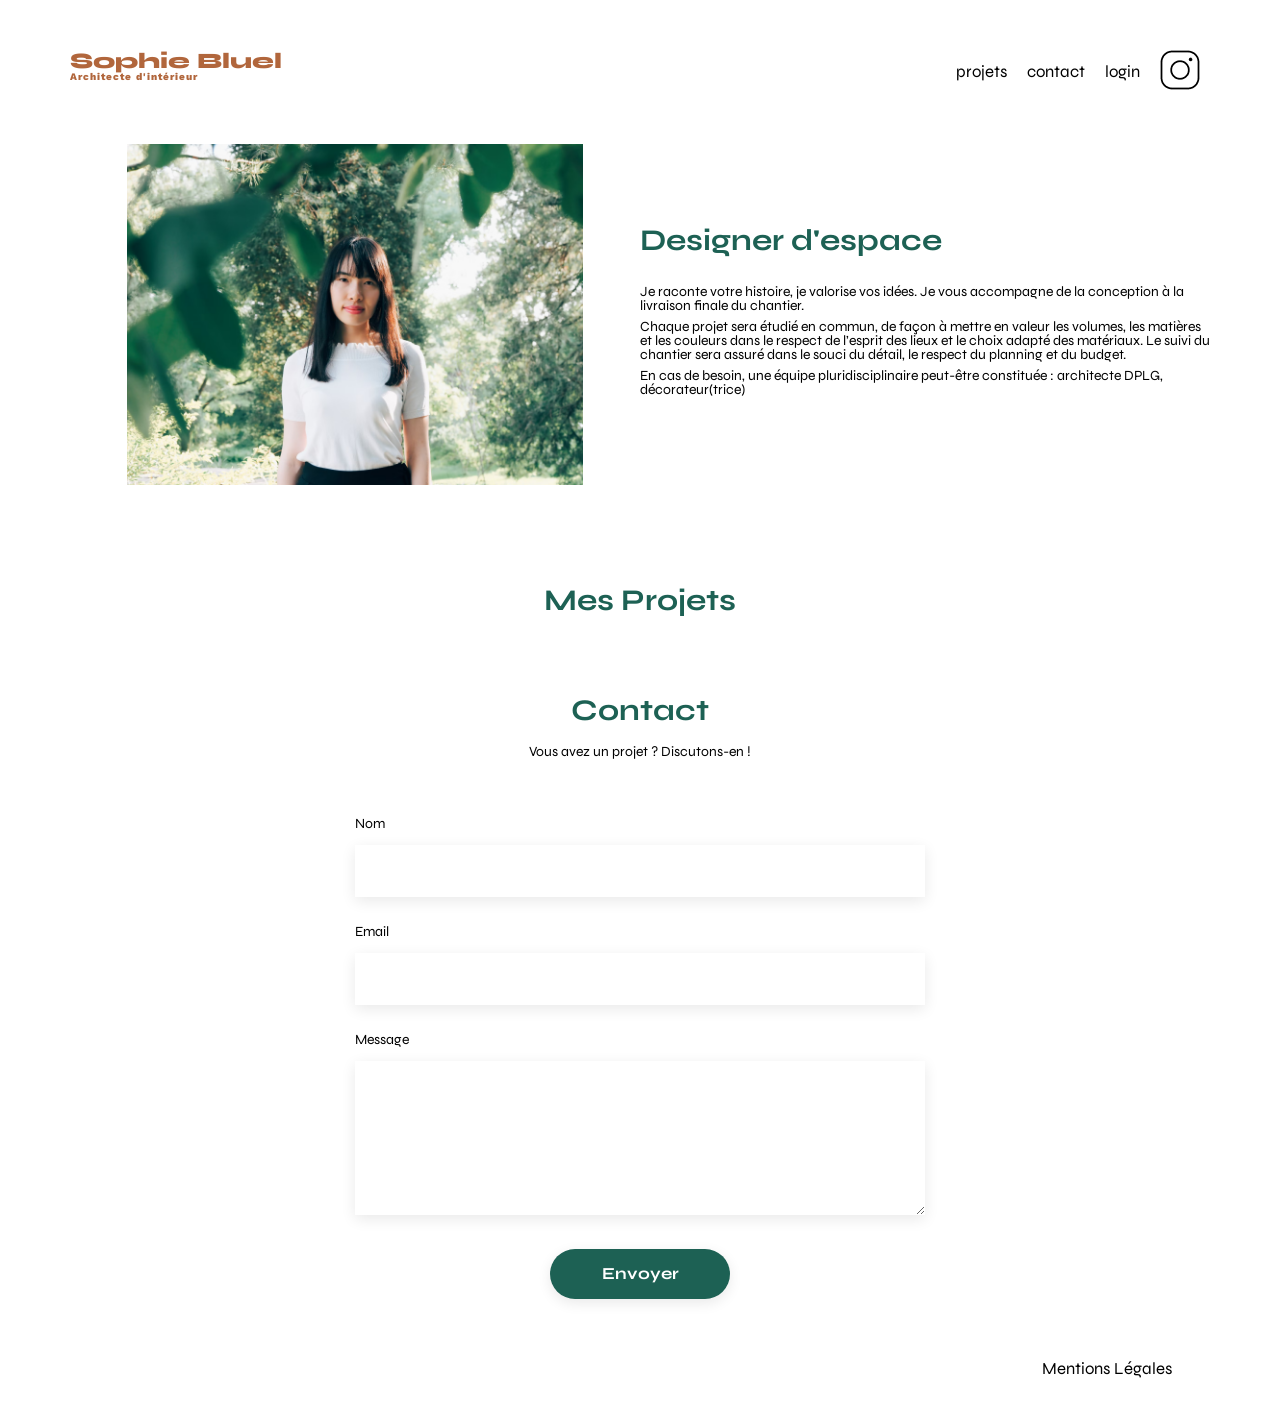
==== FrontEnd/index.html @ 78205f5a "ajout de l'appel à la fonction display pour afficher toutes les images  au clique du bouton "tous"" ====
<!DOCTYPE html>
<html lang="fr">
<head>
	<meta charset="UTF-8">
	<title>Sophie Bluel - Architecte d'intérieur</title>
	<meta name="viewport" content="width=device-width, initial-scale=1.0">
	<link rel="preconnect" href="https://fonts.googleapis.com">
	<link rel="preconnect" href="https://fonts.gstatic.com" crossorigin>
	<link href="https://fonts.googleapis.com/css2?family=Syne:wght@700;800&family=Work+Sans&display=swap" rel="stylesheet">
	<meta name="description" content="">
	<link rel="stylesheet" href="./assets/style.css">
</head>
<body>
<header>
	<h1>Sophie Bluel <span>Architecte d'intérieur</span></h1>
	<nav>
		<ul>
			<li>projets</li>
			<li>contact</li>
			<li>login</li>
			<li><img src="./assets/icons/instagram.png" alt="Instagram"></li>
		</ul>
	</nav>
</header>
<main>
	<section id="introduction">
		<figure>
			<img src="./assets/images/sophie-bluel.png" alt="">
		</figure>
		<article>
			<h2>Designer d'espace</h2>
			<p>Je raconte votre histoire, je valorise vos idées. Je vous accompagne de la conception à la livraison finale du chantier.</p>
			<p>Chaque projet sera étudié en commun, de façon à mettre en valeur les volumes, les matières et les couleurs dans le respect de l’esprit des lieux et le choix adapté des matériaux. Le suivi du chantier sera assuré dans le souci du détail, le respect du planning et du budget.</p>
			<p>En cas de besoin, une équipe pluridisciplinaire peut-être constituée : architecte DPLG, décorateur(trice)</p>
		</article>
	</section>
	<section id="category">
	</section>
	<section id="portfolio">
		<h2>Mes Projets</h2>
		<div class="gallery"></div>
	</section>
	<section id="contact">
		<h2>Contact</h2>
		<p>Vous avez un projet ? Discutons-en !</p>
		<form action="#" method="post">
			<label for="name">Nom</label>
			<input type="text" name="name" id="name">
			<label for="email">Email</label>
			<input type="email" name="email" id="email">
			<label for="message">Message</label>
			<textarea name="message" id="message" cols="30" rows="10"></textarea>
			<input type="submit" value="Envoyer">
		</form>
	</section>
</main>

<footer>
	<nav>
		<ul>
			<li>Mentions Légales</li>
		</ul>
	</nav>
</footer>
</body>
<script type="module" src="assets/projects.js" ></script>
</html>
---- FrontEnd/assets/style.css ----
/* http://meyerweb.com/eric/tools/css/reset/
   v2.0 | 20110126
   License: none (public domain)
*/

html,
body,
div,
span,
applet,
object,
iframe,
h1,
h2,
h3,
h4,
h5,
h6,
p,
blockquote,
pre,
a,
abbr,
acronym,
address,
big,
cite,
code,
del,
dfn,
em,
img,
ins,
kbd,
q,
s,
samp,
small,
strike,
strong,
sub,
sup,
tt,
var,
b,
u,
i,
center,
dl,
dt,
dd,
ol,
ul,
li,
fieldset,
form,
label,
legend,
table,
caption,
tbody,
tfoot,
thead,
tr,
th,
td,
article,
aside,
canvas,
details,
embed,
figure,
figcaption,
footer,
header,
hgroup,
menu,
nav,
output,
ruby,
section,
summary,
time,
mark,
audio,
video {
  margin: 0;
  padding: 0;
  border: 0;
  font-size: 100%;
  font: inherit;
  vertical-align: baseline;
}
/* HTML5 display-role reset for older browsers */
article,
aside,
details,
figcaption,
figure,
footer,
header,
hgroup,
menu,
nav,
section {
  display: block;
}
body {
  line-height: 1;
}
ol,
ul {
  list-style: none;
}
blockquote,
q {
  quotes: none;
}
blockquote:before,
blockquote:after,
q:before,
q:after {
  content: "";
  content: none;
}
table {
  border-collapse: collapse;
  border-spacing: 0;
}
/** end reset css**/
body {
  max-width: 1140px;
  margin: auto;
  font-family: "Work Sans";
  font-size: 14px;
  font-family: "Syne";
}
header {
  display: flex;
  justify-content: space-between;
  margin: 50px 0;
}
section {
  margin: 50px 0;
}

h1 {
  display: flex;
  flex-direction: column;
  font-family: "Syne";
  font-size: 22px;
  font-weight: 800;
  color: #b1663c;
}

h1 > span {
  font-family: "Work Sans";
  font-size: 10px;
  letter-spacing: 0.1em;
}

h2 {
  font-family: "Syne";
  font-weight: 700;
  font-size: 30px;
  color: #1d6154;
}
nav ul {
  display: flex;
  align-items: center;
  list-style-type: none;
}
nav li {
  padding: 0 10px;
  font-size: 1.2em;
}

li:hover {
  color: #b1663c;
}

#introduction {
  display: flex;
  align-items: center;
}

#introduction figure {
  flex: 1;
}

#introduction img {
  display: block;
  margin: auto;
  width: 80%;
}

#introduction article {
  flex: 1;
}
#introduction h2 {
  margin-bottom: 1em;
}

#introduction p {
  margin-bottom: 0.5em;
}

#portfolio h2 {
  text-align: center;
  margin-bottom: 1em;
}

#category {
  display: flex;
  justify-content: center;
}

.btn-category {
  border: 1px solid rgb(4, 104, 79);
  background-color: rgb(255, 255, 255);
  color:  rgb(4, 104, 79);
  font-weight: 400;
  border-radius: 50px;
  height: 2.5rem;
  padding: 0 1rem;
  font-size: 1rem;
  margin: 0 0.5rem;
}

.selected {
  background-color: rgb(22, 71, 22);
  color: aliceblue;
}

.gallery {
  width: 100%;
  display: grid;
  grid-template-columns: 1fr 1fr 1fr;
  grid-column-gap: 20px;
  grid-row-gap: 20px;
}

.gallery img {
  width: 100%;
}

#contact {
  width: 50%;
  margin: auto;
}
#contact > * {
  text-align: center;
}
#contact h2 {
  margin-bottom: 20px;
}
#contact form {
  text-align: left;
  margin-top: 30px;
  display: flex;
  flex-direction: column;
}
#contact input {
  height: 50px;
  font-size: 1.2em;
  border: none;
  box-shadow: 0px 4px 14px rgba(0, 0, 0, 0.09);
}
#contact label {
  margin: 2em 0 1em 0;
}
#contact textarea {
  border: none;
  box-shadow: 0px 4px 14px rgba(0, 0, 0, 0.09);
}

input[type="submit"] {
  font-family: "Syne";
  font-weight: 700;
  color: white;
  background-color: #1d6154;
  margin: 2em auto;
  width: 180px;
  text-align: center;
  border-radius: 60px;
}

footer nav ul {
  display: flex;
  justify-content: flex-end;
  margin: 2em;
}
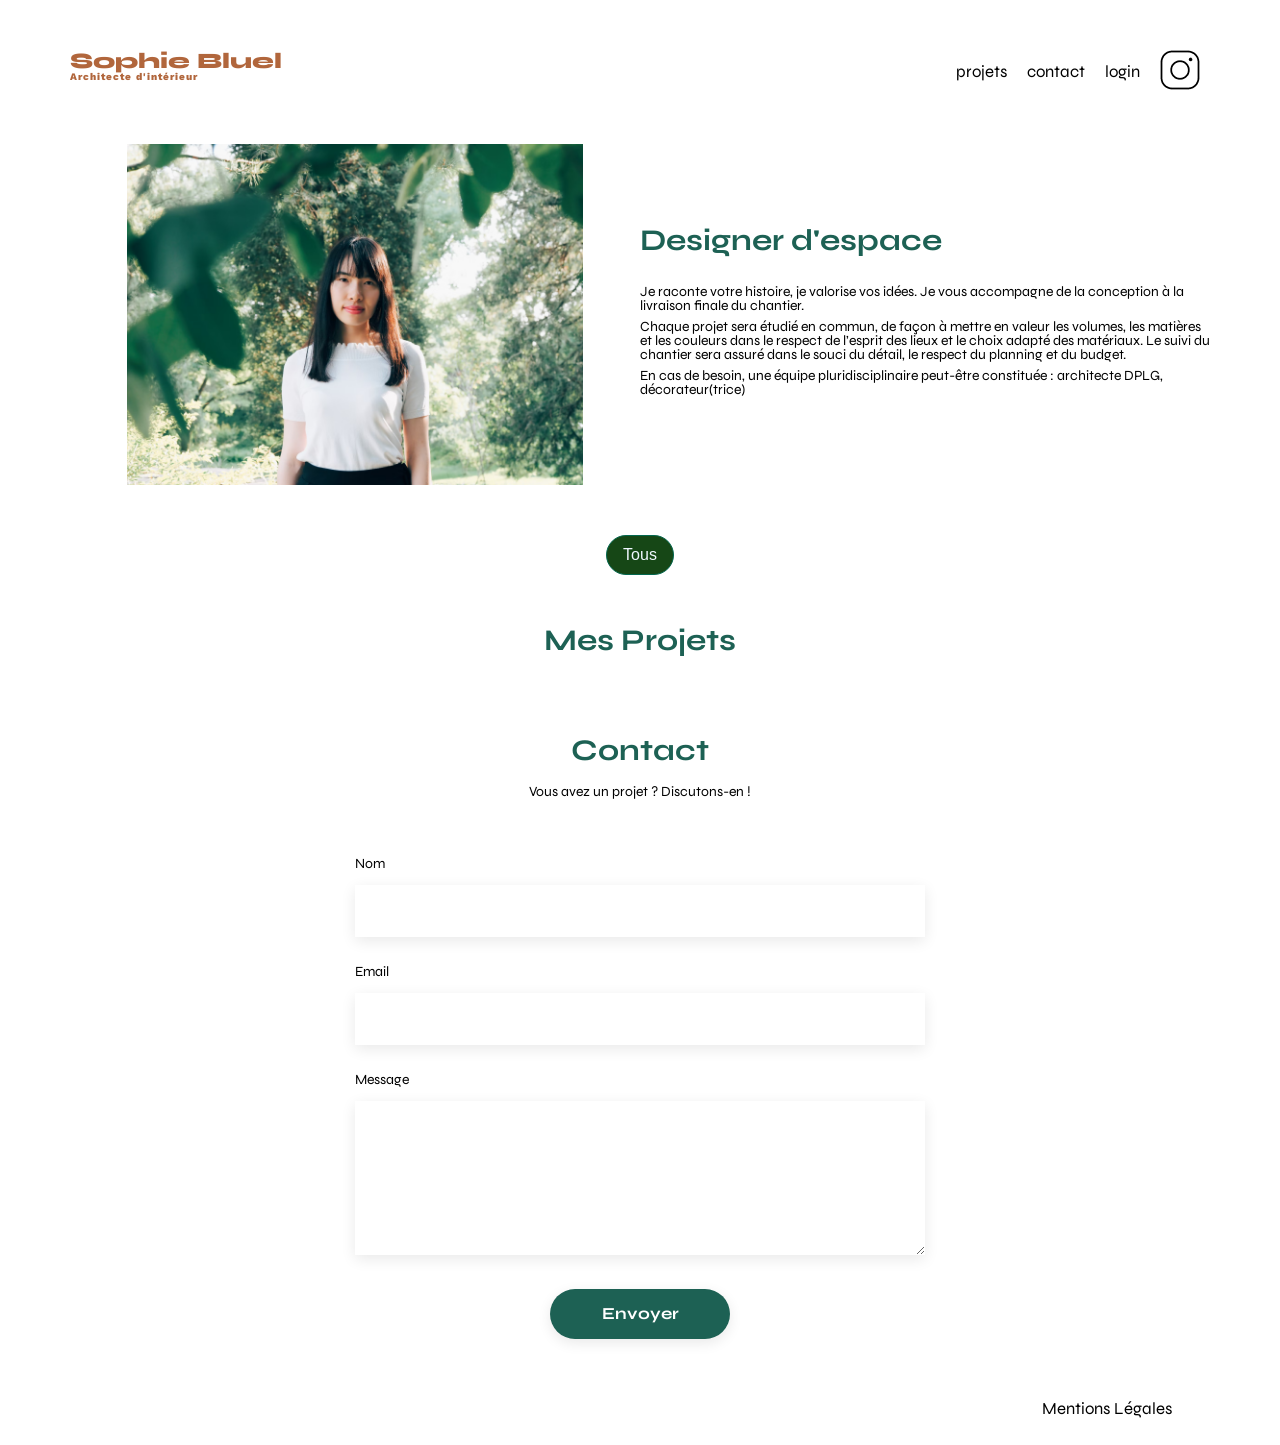
==== commit b6068394: "ajout de try/ catch aux fonctions de requête api" ====
--- a/FrontEnd/index.html
+++ b/FrontEnd/index.html
@@ -1,67 +1,136 @@
 <!DOCTYPE html>
 <html lang="fr">
-<head>
-	<meta charset="UTF-8">
-	<title>Sophie Bluel - Architecte d'intérieur</title>
-	<meta name="viewport" content="width=device-width, initial-scale=1.0">
-	<link rel="preconnect" href="https://fonts.googleapis.com">
-	<link rel="preconnect" href="https://fonts.gstatic.com" crossorigin>
-	<link href="https://fonts.googleapis.com/css2?family=Syne:wght@700;800&family=Work+Sans&display=swap" rel="stylesheet">
-	<meta name="description" content="">
-	<link rel="stylesheet" href="./assets/style.css">
-</head>
-<body>
-<header>
-	<h1>Sophie Bluel <span>Architecte d'intérieur</span></h1>
-	<nav>
-		<ul>
-			<li>projets</li>
-			<li>contact</li>
-			<li>login</li>
-			<li><img src="./assets/icons/instagram.png" alt="Instagram"></li>
-		</ul>
-	</nav>
-</header>
-<main>
-	<section id="introduction">
-		<figure>
-			<img src="./assets/images/sophie-bluel.png" alt="">
-		</figure>
-		<article>
-			<h2>Designer d'espace</h2>
-			<p>Je raconte votre histoire, je valorise vos idées. Je vous accompagne de la conception à la livraison finale du chantier.</p>
-			<p>Chaque projet sera étudié en commun, de façon à mettre en valeur les volumes, les matières et les couleurs dans le respect de l’esprit des lieux et le choix adapté des matériaux. Le suivi du chantier sera assuré dans le souci du détail, le respect du planning et du budget.</p>
-			<p>En cas de besoin, une équipe pluridisciplinaire peut-être constituée : architecte DPLG, décorateur(trice)</p>
-		</article>
-	</section>
-	<section id="category">
-	</section>
-	<section id="portfolio">
-		<h2>Mes Projets</h2>
-		<div class="gallery"></div>
-	</section>
-	<section id="contact">
-		<h2>Contact</h2>
-		<p>Vous avez un projet ? Discutons-en !</p>
-		<form action="#" method="post">
-			<label for="name">Nom</label>
-			<input type="text" name="name" id="name">
-			<label for="email">Email</label>
-			<input type="email" name="email" id="email">
-			<label for="message">Message</label>
-			<textarea name="message" id="message" cols="30" rows="10"></textarea>
-			<input type="submit" value="Envoyer">
-		</form>
-	</section>
-</main>
+  <head>
+    <meta charset="UTF-8" />
+    <title>Sophie Bluel - Architecte d'intérieur</title>
+    <meta name="viewport" content="width=device-width, initial-scale=1.0" />
+    <link rel="preconnect" href="https://fonts.googleapis.com" />
+    <link rel="preconnect" href="https://fonts.gstatic.com" crossorigin />
+    <link
+      href="https://fonts.googleapis.com/css2?family=Syne:wght@700;800&family=Work+Sans&display=swap"
+      rel="stylesheet"
+    />
+    <link
+      rel="stylesheet"
+      href="https://cdnjs.cloudflare.com/ajax/libs/font-awesome/6.5.1/css/all.min.css"
+    />
+    <meta name="description" content="" />
+    <link rel="stylesheet" href="assets/styles/style.css" />
+  </head>
+  <body>
+    <header>
+      <h1>Sophie Bluel <span>Architecte d'intérieur</span></h1>
+      <nav>
+        <ul>
+          <li>projets</li>
+          <li>contact</li>
+          <li><a href="view/login.html">login</a></li>
+          <li><img src="./assets/icons/instagram.png" alt="Instagram" /></li>
+        </ul>
+      </nav>
+    </header>
+    <main>
+      <section id="introduction">
+        <figure>
+          <img src="./assets/images/sophie-bluel.png" alt="" />
+        </figure>
+        <article>
+          <h2>Designer d'espace</h2>
+          <p>
+            Je raconte votre histoire, je valorise vos idées. Je vous accompagne
+            de la conception à la livraison finale du chantier.
+          </p>
+          <p>
+            Chaque projet sera étudié en commun, de façon à mettre en valeur les
+            volumes, les matières et les couleurs dans le respect de l’esprit
+            des lieux et le choix adapté des matériaux. Le suivi du chantier
+            sera assuré dans le souci du détail, le respect du planning et du
+            budget.
+          </p>
+          <p>
+            En cas de besoin, une équipe pluridisciplinaire peut-être constituée
+            : architecte DPLG, décorateur(trice)
+          </p>
+        </article>
+      </section>
+      <section id="category"></section>
+      <section id="portfolio">
+        <h2>Mes Projets</h2>
+        <div class="gallery"></div>
+      </section>
+      <section id="contact">
+        <h2>Contact</h2>
+        <p>Vous avez un projet ? Discutons-en !</p>
+        <form action="#" method="post">
+          <label for="name">Nom</label>
+          <input type="text" name="name" id="name" />
+          <label for="email">Email</label>
+          <input type="email" name="email" id="email" />
+          <label for="message">Message</label>
+          <textarea name="message" id="message" cols="30" rows="10"></textarea>
+          <input type="submit" value="Envoyer" />
+        </form>
+      </section>
 
-<footer>
-	<nav>
-		<ul>
-			<li>Mentions Légales</li>
-		</ul>
-	</nav>
-</footer>
-</body>
-<script type="module" src="assets/projects.js" ></script>
+      <section class="section-edition" aria-hidden="true">
+        <div class="modal-overlay"></div>
+        <div class="modal-content">
+          <button class="modal-close" aria-label="Fermer la modale">
+            <i class="fa-solid fa-xmark" aria-hidden="true"></i>
+          </button>
+
+          <div class="modal-view modal-gallery-view">
+            <h3>Galerie photo</h3>
+            <div class="modal-gallery"></div>
+            <div class="modal-separator"></div>
+            <button class="modal-add-photo">Ajouter une photo</button>
+          </div>
+
+          <div class="modal-view modal-add-view modal-hidden">
+            <button class="modal-back" aria-label="Retour a la galerie">
+              <i class="fa-solid fa-arrow-left" aria-hidden="true"></i>
+            </button>
+            <h3>Ajout photo</h3>
+
+            <form class="modal-form-add">
+              <label class="modal-upload-zone" for="image-upload">
+                <img class="upload-preview" alt="" />
+                <i
+                  class="upload-illustration fa-regular fa-image"
+                  aria-hidden="true"
+                ></i>
+                <span class="upload-button">+ Ajouter photo</span>
+                <span class="upload-hint">jpg, png : 4mo max</span>
+              </label>
+              <input
+                id="image-upload"
+                name="image"
+                type="file"
+                accept=".jpg,.jpeg,.png"
+              />
+
+              <label for="title-upload">Titre</label>
+              <input id="title-upload" name="title" required />
+
+              <label for="category-upload">Categorie</label>
+              <select id="category-upload" name="category" required>
+                <option value="" selected></option>
+              </select>
+
+              <div class="modal-separator"></div>
+              <button type="submit" class="modal-validate">Valider</button>
+            </form>
+          </div>
+        </div>
+      </section>
+    </main>
+    <footer>
+      <nav>
+        <ul>
+          <li>Mentions Légales</li>
+        </ul>
+      </nav>
+    </footer>
+  </body>
+  <script type="module" src="assets/scripts/projects.js"></script>
 </html>
--- a/FrontEnd/assets/styles/style.css
+++ b/FrontEnd/assets/styles/style.css
@@ -0,0 +1,601 @@
+﻿/* http://meyerweb.com/eric/tools/css/reset/
+   v2.0 | 20110126
+   License: none (public domain)
+*/
+
+html,
+body,
+div,
+span,
+applet,
+object,
+iframe,
+h1,
+h2,
+h3,
+h4,
+h5,
+h6,
+p,
+blockquote,
+pre,
+a,
+abbr,
+acronym,
+address,
+big,
+cite,
+code,
+del,
+dfn,
+em,
+img,
+ins,
+kbd,
+q,
+s,
+samp,
+small,
+strike,
+strong,
+sub,
+sup,
+tt,
+var,
+b,
+u,
+i,
+center,
+dl,
+dt,
+dd,
+ol,
+ul,
+li,
+fieldset,
+form,
+label,
+legend,
+table,
+caption,
+tbody,
+tfoot,
+thead,
+tr,
+th,
+td,
+article,
+aside,
+canvas,
+details,
+embed,
+figure,
+figcaption,
+footer,
+header,
+hgroup,
+menu,
+nav,
+output,
+ruby,
+section,
+summary,
+time,
+mark,
+audio,
+video {
+  margin: 0;
+  padding: 0;
+  border: 0;
+  font-size: 100%;
+  font: inherit;
+  vertical-align: baseline;
+}
+
+article,
+aside,
+details,
+figcaption,
+figure,
+footer,
+header,
+hgroup,
+menu,
+nav,
+section {
+  display: block;
+}
+
+body {
+  line-height: 1;
+}
+
+ol,
+ul {
+  list-style: none;
+}
+
+blockquote,
+q {
+  quotes: none;
+}
+
+blockquote:before,
+blockquote:after,
+q:before,
+q:after {
+  content: "";
+  content: none;
+}
+
+table {
+  border-collapse: collapse;
+  border-spacing: 0;
+}
+
+/** end reset css**/
+body {
+  max-width: 1140px;
+  margin: auto;
+  font-family: "Work Sans";
+  font-size: 14px;
+  font-family: "Syne";
+}
+
+body.modal-active {
+  overflow: hidden;
+}
+
+header {
+  display: flex;
+  justify-content: space-between;
+  margin: 50px 0;
+}
+
+section {
+  margin: 50px 0;
+}
+
+h1 {
+  display: flex;
+  flex-direction: column;
+  font-family: "Syne";
+  font-size: 22px;
+  font-weight: 800;
+  color: #b1663c;
+}
+
+h1 > span {
+  font-family: "Work Sans";
+  font-size: 10px;
+  letter-spacing: 0.1em;
+}
+
+h2 {
+  font-family: "Syne";
+  font-weight: 700;
+  font-size: 30px;
+  color: #1d6154;
+}
+
+nav ul {
+  display: flex;
+  align-items: center;
+  list-style-type: none;
+}
+
+nav li {
+  padding: 0 10px;
+  font-size: 1.2em;
+}
+
+nav a {
+  color: inherit;
+  text-decoration: none;
+}
+
+li:hover {
+  color: #b1663c;
+}
+
+#introduction {
+  display: flex;
+  align-items: center;
+}
+
+#introduction figure {
+  flex: 1;
+}
+
+#introduction img {
+  display: block;
+  margin: auto;
+  width: 80%;
+}
+
+#introduction article {
+  flex: 1;
+}
+
+#introduction h2 {
+  margin-bottom: 1em;
+}
+
+#introduction p {
+  margin-bottom: 0.5em;
+}
+
+#portfolio h2 {
+  text-align: center;
+  margin-bottom: 1em;
+}
+
+.portfolio-header {
+  display: flex;
+  justify-content: center;
+  align-items: baseline;
+  gap: 16px;
+  margin-bottom: 1em;
+}
+
+.portfolio-header h2 {
+  margin-bottom: 0;
+}
+
+.btn-modifier {
+  border: none;
+  background-color: transparent;
+  color: #000;
+  font-family: "Work Sans";
+  font-size: 14px;
+  font-weight: 400;
+  padding: 0;
+  display: inline-flex;
+  align-items: center;
+  gap: 6px;
+  line-height: 1;
+  cursor: pointer;
+}
+
+.btn-modifier i {
+  font-size: 14px;
+}
+
+#category {
+  display: flex;
+  justify-content: center;
+}
+
+.btn-category {
+  border: 1px solid rgb(4, 104, 79);
+  background-color: rgb(255, 255, 255);
+  color: rgb(4, 104, 79);
+  font-weight: 400;
+  border-radius: 50px;
+  height: 2.5rem;
+  padding: 0 1rem;
+  font-size: 1rem;
+  margin: 0 0.5rem;
+}
+
+.selected {
+  background-color: rgb(22, 71, 22);
+  color: aliceblue;
+}
+
+.gallery {
+  width: 100%;
+  display: grid;
+  grid-template-columns: 1fr 1fr 1fr;
+  grid-column-gap: 20px;
+  grid-row-gap: 20px;
+}
+
+.gallery img {
+  width: 100%;
+}
+
+#contact {
+  width: 50%;
+  margin: auto;
+}
+
+#contact > * {
+  text-align: center;
+}
+
+#contact h2 {
+  margin-bottom: 20px;
+}
+
+#contact form {
+  text-align: left;
+  margin-top: 30px;
+  display: flex;
+  flex-direction: column;
+}
+
+#contact input {
+  height: 50px;
+  font-size: 1.2em;
+  border: none;
+  box-shadow: 0px 4px 14px rgba(0, 0, 0, 0.09);
+}
+
+#contact label {
+  margin: 2em 0 1em 0;
+}
+
+#contact textarea {
+  border: none;
+  box-shadow: 0px 4px 14px rgba(0, 0, 0, 0.09);
+}
+
+input[type="submit"] {
+  font-family: "Syne";
+  font-weight: 700;
+  color: white;
+  background-color: #1d6154;
+  margin: 2em auto;
+  width: 180px;
+  text-align: center;
+  border-radius: 60px;
+}
+
+footer nav ul {
+  display: flex;
+  justify-content: flex-end;
+  margin: 2em;
+}
+
+.section-edition {
+  position: fixed;
+  inset: 0;
+  display: none;
+  z-index: 40;
+}
+
+.section-edition.modal-open {
+  display: block;
+}
+
+.modal-overlay {
+  position: absolute;
+  inset: 0;
+  background-color: rgba(0, 0, 0, 0.58);
+}
+
+.modal-content {
+  position: absolute;
+  top: 50%;
+  left: 50%;
+  transform: translate(-50%, -50%);
+  width: 30rem;
+  height: 40rem;
+  max-width: calc(100vw - 24px);
+  max-height: calc(100vh - 24px);
+  overflow-y: auto;
+  background-color: #fff;
+  border-radius: 10px;
+  padding: 60px 105px 46px;
+}
+
+.modal-close,
+.modal-back {
+  position: absolute;
+  top: 22px;
+  border: none;
+  background: transparent;
+  color: #000;
+  line-height: 1;
+  cursor: pointer;
+}
+
+.modal-close {
+  right: 26px;
+  font-size: 18px;
+}
+
+.modal-back {
+  left: 26px;
+  font-size: 18px;
+}
+
+.modal-view h3 {
+  text-align: center;
+  font-family: "Work Sans";
+  font-size: 26px;
+  font-weight: 400;
+  color: #000;
+}
+
+.modal-gallery {
+  width: 420px;
+  max-width: 100%;
+  margin: 46px auto 0;
+  display: grid;
+  grid-template-columns: repeat(5, 1fr);
+  column-gap: 8px;
+  row-gap: 1.5rem;
+}
+
+.modal-project {
+  position: relative;
+}
+
+.modal-project img {
+  width: 100%;
+  height: 102px;
+  object-fit: cover;
+  display: block;
+}
+
+.modal-delete {
+  position: absolute;
+  top: 6px;
+  right: 6px;
+  border: none;
+  background-color: #000;
+  color: #fff;
+  width: 17px;
+  height: 17px;
+  border-radius: 2px;
+  padding: 0;
+  display: flex;
+  align-items: center;
+  justify-content: center;
+  cursor: pointer;
+}
+
+.modal-delete i {
+  font-size: 10px;
+}
+
+.modal-separator {
+  width: 420px;
+  max-width: 100%;
+  border-bottom: 1px solid #b3b3b3;
+  margin: 38px auto;
+}
+
+.modal-add-photo,
+.modal-validate {
+  display: block;
+  margin: 0 auto;
+  width: 237px;
+  height: 36px;
+  border: none;
+  border-radius: 60px;
+  font-family: "Syne";
+  font-size: 14px;
+  font-weight: 700;
+  color: #fff;
+  background-color: #1d6154;
+  cursor: pointer;
+}
+
+.modal-hidden {
+  display: none;
+}
+
+.modal-form-add {
+  margin-top: 34px;
+}
+
+.modal-upload-zone {
+  display: flex;
+  flex-direction: column;
+  align-items: center;
+  justify-content: center;
+  gap: 8px;
+  min-height: 169px;
+  background-color: #e8f1f7;
+  border-radius: 3px;
+  cursor: pointer;
+}
+
+.modal-form-add .modal-upload-zone {
+  display: flex;
+  margin: 0 0 22px;
+}
+
+.upload-preview {
+  display: none;
+  width: 100%;
+  height: 169px;
+  object-fit: cover;
+}
+
+.modal-upload-zone.image-selected {
+  padding: 0;
+}
+
+.modal-upload-zone.image-selected .upload-preview {
+  display: block;
+}
+
+.modal-upload-zone.image-selected .upload-illustration,
+.modal-upload-zone.image-selected .upload-button,
+.modal-upload-zone.image-selected .upload-hint {
+  display: none;
+}
+
+.upload-illustration {
+  color: #b9c5cf;
+  font-size: 58px;
+}
+
+.upload-button {
+  background-color: #cbd6dc;
+  color: #306685;
+  border-radius: 50px;
+  font-family: "Work Sans";
+  font-size: 14px;
+  font-weight: 500;
+  padding: 10px 26px;
+}
+
+.upload-hint {
+  font-family: "Work Sans";
+  font-size: 10px;
+  color: #444;
+}
+
+#image-upload {
+  display: none;
+}
+
+.modal-form-add label {
+  display: block;
+  margin: 22px 0 10px;
+  font-family: "Work Sans";
+  font-size: 12px;
+  color: #3d3d3d;
+}
+
+.modal-form-add input,
+.modal-form-add select {
+  width: 100%;
+  height: 51px;
+  box-sizing: border-box;
+  border: none;
+  box-shadow: 0 4px 14px rgba(0, 0, 0, 0.09);
+  padding: 0 16px;
+  font-family: "Work Sans";
+  font-size: 14px;
+  color: #444;
+}
+
+.modal-form-add select {
+  appearance: auto;
+}
+
+.modal-add-view .modal-separator {
+  margin-top: 30px;
+  margin-bottom: 32px;
+}
+
+.modal-validate {
+  background-color: #a7a7a7;
+  cursor: not-allowed;
+}
+
+.modal-validate.modal-validate-active {
+  background-color: #1d6154;
+  cursor: pointer;
+}
+
+@media (max-width: 700px) {
+  .modal-content {
+    width: calc(100vw - 24px);
+    padding: 52px 24px 32px;
+  }
+
+  .modal-gallery {
+    grid-template-columns: repeat(3, 1fr);
+  }
+
+  .modal-separator {
+    width: 100%;
+  }
+}
